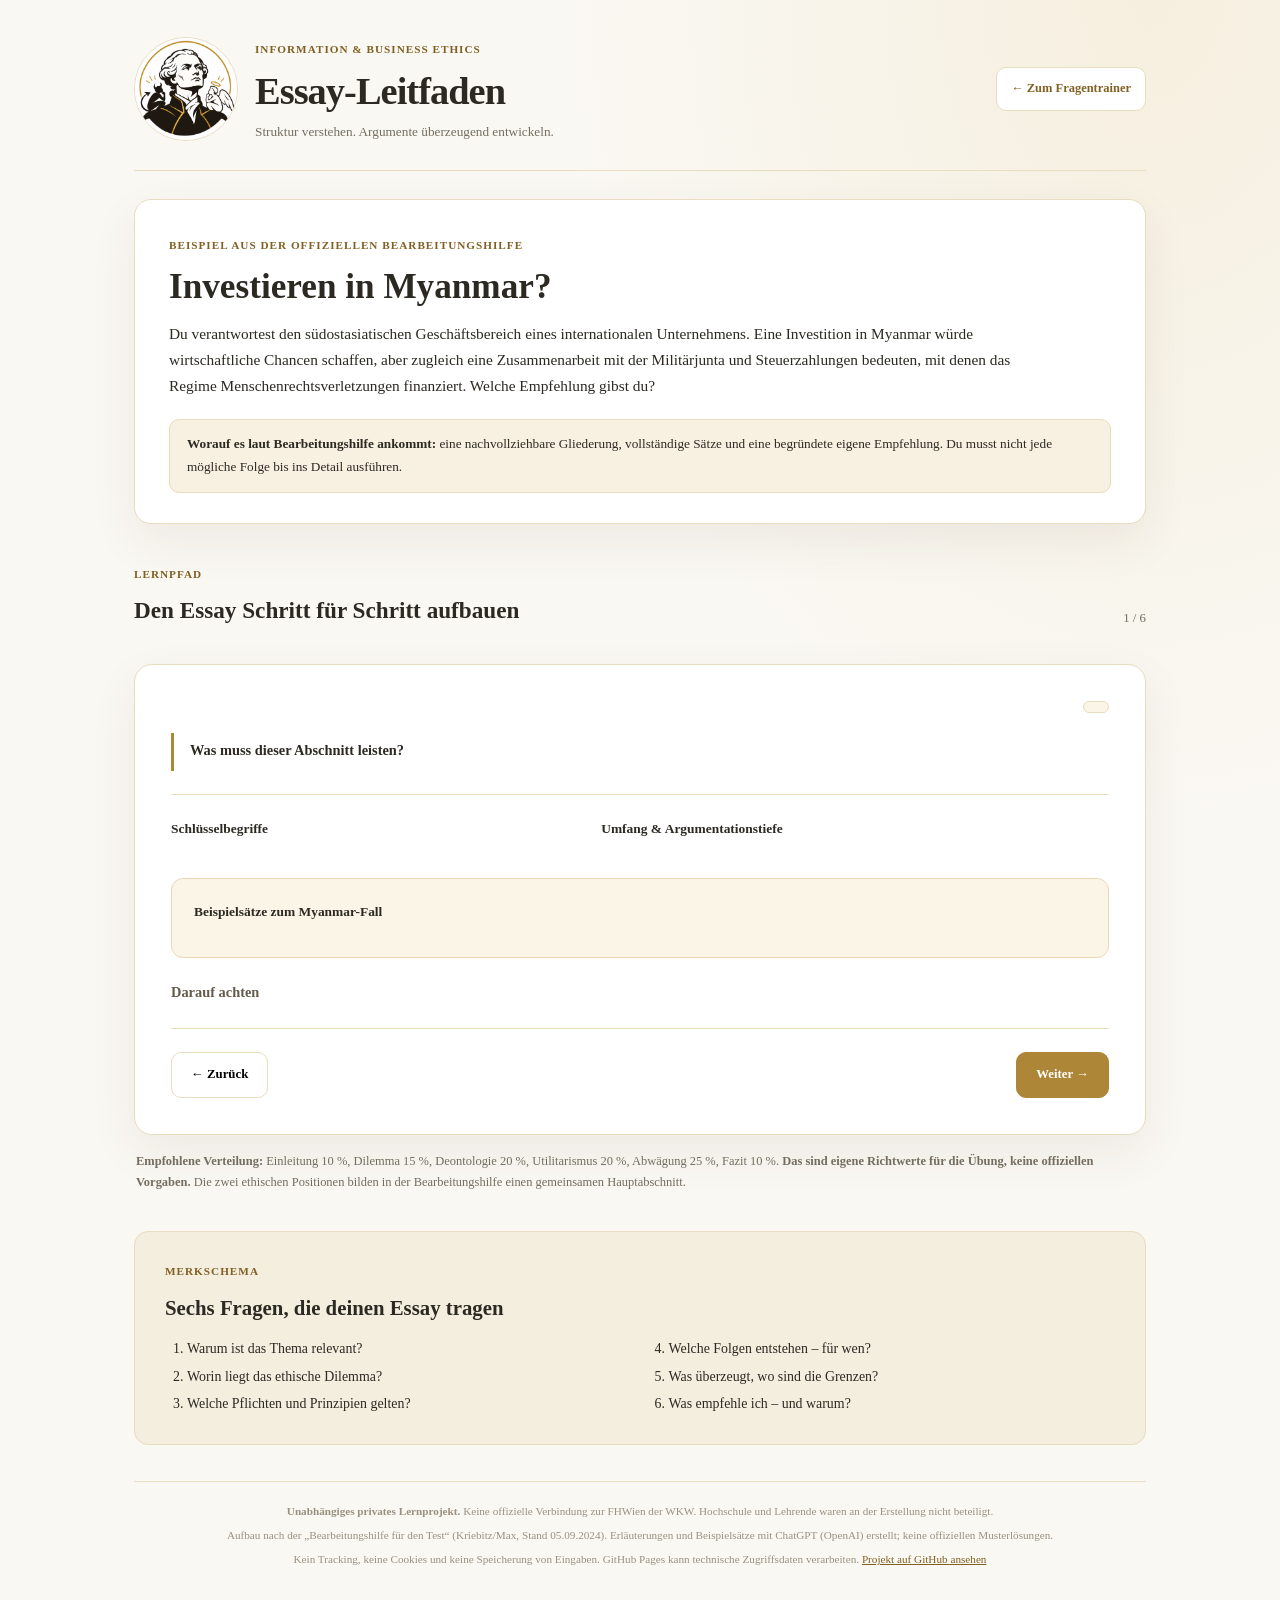
==== essay-guide.html @ dc9a86b0 "Add files via upload" ====
<!doctype html>
<html lang="de">
<head>
  <meta charset="utf-8">
  <meta name="viewport" content="width=device-width,initial-scale=1">
  <meta name="theme-color" content="#faf8f3">
  <meta name="description" content="Essay-Leitfaden für Information & Business Ethics: Aufbau, Argumentationstiefe und Beispiel Myanmar.">
  <title>Essay-Leitfaden · Information & Business Ethics</title>
  <link rel="stylesheet" href="essay-guide.css">
  <script src="essay-guide.js" defer></script>
</head>
<body>
<div class="shell">
  <header class="site-header">
    <div class="brand"><img class="logo" src="kant-logo.webp" alt="Kant mit Engel und Teufel" width="104" height="104">
      <div><span class="eyebrow">Information &amp; Business Ethics</span><h1>Essay-Leitfaden</h1><p class="subtitle">Struktur verstehen. Argumente überzeugend entwickeln.</p></div>
    </div>
    <nav aria-label="Navigation"><a class="back" href="index.html">← Zum Fragentrainer</a></nav>
  </header>
  <main>
    <section class="intro">
      <span class="eyebrow">Beispiel aus der offiziellen Bearbeitungshilfe</span>
      <h2>Investieren in Myanmar?</h2>
      <p>Du verantwortest den südostasiatischen Geschäftsbereich eines internationalen Unternehmens. Eine Investition in Myanmar würde wirtschaftliche Chancen schaffen, aber zugleich eine Zusammenarbeit mit der Militärjunta und Steuerzahlungen bedeuten, mit denen das Regime Menschenrechtsverletzungen finanziert. Welche Empfehlung gibst du?</p>
      <div class="context"><strong>Worauf es laut Bearbeitungshilfe ankommt:</strong> eine nachvollziehbare Gliederung, vollständige Sätze und eine begründete eigene Empfehlung. Du musst nicht jede mögliche Folge bis ins Detail ausführen.</div>
    </section>
    <section class="guide" aria-label="Essay-Abschnitte">
      <div class="step-header"><div><span class="eyebrow">Lernpfad</span><h2>Den Essay Schritt für Schritt aufbauen</h2></div><span id="counter" class="counter">1 / 6</span></div>
      <div class="steps" id="steps" role="group" aria-label="Abschnitt auswählen"></div>
      <article class="step-card" id="step-card" aria-live="polite">
        <div class="step-top"><span class="eyebrow" id="step-ordinal"></span><span class="share" id="share"></span></div>
        <h3 id="step-title"></h3>
        <div class="purpose"><strong>Was muss dieser Abschnitt leisten?</strong><p id="purpose"></p></div>
        <div class="two-cols">
          <div><h4>Schlüsselbegriffe</h4><div id="keywords" class="keywords"></div></div>
          <div><h4>Umfang &amp; Argumentationstiefe</h4><p id="depth"></p></div>
        </div>
        <div class="example"><h4>Beispielsätze zum Myanmar-Fall</h4><p id="example"></p></div>
        <div class="avoid"><strong>Darauf achten</strong><p id="caution"></p></div>
        <div class="controls"><button id="prev" class="button secondary" type="button">← Zurück</button><button id="next" class="button primary" type="button">Weiter →</button></div>
      </article>
      <p class="distribution"><strong>Empfohlene Verteilung:</strong> Einleitung 10 %, Dilemma 15 %, Deontologie 20 %, Utilitarismus 20 %, Abwägung 25 %, Fazit 10 %. <strong>Das sind eigene Richtwerte für die Übung, keine offiziellen Vorgaben.</strong> Die zwei ethischen Positionen bilden in der Bearbeitungshilfe einen gemeinsamen Hauptabschnitt.</p>
    </section>
    <section class="recap"><span class="eyebrow">Merkschema</span><h2>Sechs Fragen, die deinen Essay tragen</h2><ol><li>Warum ist das Thema relevant?</li><li>Worin liegt das ethische Dilemma?</li><li>Welche Pflichten und Prinzipien gelten?</li><li>Welche Folgen entstehen – für wen?</li><li>Was überzeugt, wo sind die Grenzen?</li><li>Was empfehle ich – und warum?</li></ol></section>
  </main>
  <footer><p><strong>Unabhängiges privates Lernprojekt.</strong> Keine offizielle Verbindung zur FHWien der WKW. Hochschule und Lehrende waren an der Erstellung nicht beteiligt.</p><p>Aufbau nach der „Bearbeitungshilfe für den Test“ (Kriebitz/Max, Stand 05.09.2024). Erläuterungen und Beispielsätze mit ChatGPT (OpenAI) erstellt; keine offiziellen Musterlösungen.</p><p>Kein Tracking, keine Cookies und keine Speicherung von Eingaben. GitHub Pages kann technische Zugriffsdaten verarbeiten. <a href="https://github.com/simon-lost-in-cache/ethik-lerntrainer" target="_blank" rel="noopener noreferrer">Projekt auf GitHub ansehen</a></p></footer>
</div>
</body>
</html>
---- essay-guide.css ----
:root{color-scheme:light;--bg:#faf8f3;--paper:#fff;--ink:#2c2923;--muted:#746d60;--gold:#ad8638;--gold-dark:#806023;--gold-soft:#f5eddb;--line:#e8dcc1;--shadow:0 18px 48px rgba(65,49,24,.07);font-family:Georgia,'Times New Roman',serif}*{box-sizing:border-box}body{margin:0;background:radial-gradient(ellipse at 90% 0%,#f6efdf 0%,transparent 36%),var(--bg);color:var(--ink);line-height:1.7}h1,h2,h3,h4,p{margin:0}button{font:inherit;cursor:pointer}button:disabled{cursor:not-allowed;opacity:.4}a{color:var(--gold-dark)}button:focus-visible,a:focus-visible{outline:3px solid #c9a658;outline-offset:3px}.shell{max-width:1060px;margin:auto;padding:34px 24px 22px}.site-header{display:flex;justify-content:space-between;gap:22px;align-items:center;padding-bottom:26px;border-bottom:1px solid var(--line)}.brand{display:flex;gap:17px;align-items:center}.logo{height:104px;width:104px;object-fit:cover;background:#fff;border:1px solid var(--line);border-radius:50%;flex-shrink:0}.eyebrow{color:var(--gold-dark);font-size:.7rem;letter-spacing:.09em;text-transform:uppercase;font-weight:700}h1{font-size:clamp(1.7rem,3vw,2.6rem);line-height:1.2;letter-spacing:-.025em;margin:7px 0}.subtitle{color:var(--muted);font-size:.83rem}.back{display:inline-block;border:1px solid var(--line);background:#fff;border-radius:10px;padding:10px 14px;font-weight:700;font-size:.78rem;text-decoration:none;white-space:nowrap}.back:hover{background:var(--gold-soft)}.intro{margin:28px 0 35px;padding:30px 34px;background:#fff;border:1px solid var(--line);border-radius:17px;box-shadow:var(--shadow)}.intro h2{font-size:clamp(1.5rem,2.8vw,2.2rem);margin:8px 0 12px;line-height:1.25}.intro>p{max-width:850px;font-size:.96rem}.context{background:#f8f1e2;padding:13px 17px;border-radius:10px;margin-top:20px;font-size:.83rem;border:1px solid var(--line)}.step-header{display:flex;align-items:end;justify-content:space-between;gap:15px;margin-bottom:16px}.step-header h2{font-size:1.45rem;margin-top:5px}.counter{font-size:.8rem;color:var(--muted)}.steps{display:grid;grid-template-columns:repeat(3,1fr);gap:9px;margin-bottom:18px}.step-tab{font-size:.78rem;text-align:left;border:1px solid var(--line);background:#fff;color:var(--ink);padding:12px 13px;border-radius:10px;transition:background .15s}.step-tab:hover{background:#fcf8ed}.step-tab.active{background:var(--gold-soft);border-color:#b9995d;color:#624816;font-weight:700}.step-card{background:#fff;border-radius:18px;border:1px solid var(--line);padding:clamp(20px,3.7vw,36px);box-shadow:var(--shadow)}.step-top{display:flex;align-items:center;justify-content:space-between;gap:10px}.share{border:1px solid var(--line);background:#fbf5e8;border-radius:999px;padding:5px 12px;color:var(--gold-dark);font-size:.76rem}.step-card h3{font-size:clamp(1.45rem,2.8vw,2.1rem);line-height:1.25;margin:13px 0 20px}.purpose{border-left:3px solid var(--gold);padding:3px 0 3px 16px;margin-bottom:23px}.purpose strong,.avoid strong{font-size:.9rem}.purpose p,.avoid p{font-size:.9rem;margin-top:5px}.two-cols{display:grid;grid-template-columns:1fr 1.25fr;gap:24px;border-top:1px solid var(--line);padding-top:23px}.two-cols h4,.example h4{font-size:.84rem;margin-bottom:11px}.two-cols p{font-size:.9rem}.keywords{display:flex;flex-wrap:wrap;gap:8px}.keyword{font-size:.76rem;padding:5px 9px;color:#6e5326;background:#fcf7ec;border:1px solid #e4d6b6;border-radius:6px}.example{background:#fbf5e8;border:1px solid #ead8b5;border-radius:12px;padding:22px;margin-top:26px}.example p{font-size:.95rem;line-height:1.8}.avoid{margin:20px 0 0;color:#645b4c}.controls{display:flex;justify-content:space-between;border-top:1px solid var(--line);margin-top:23px;padding-top:23px;gap:12px}.button{border-radius:10px;border:1px solid var(--line);padding:11px 19px;font-size:.8rem;font-weight:700;background:#fff}.button.primary{background:var(--gold);color:#fff;border-color:var(--gold)}.button.primary:hover{background:var(--gold-dark)}.distribution{font-size:.78rem;color:var(--muted);margin:16px 2px 38px}.recap{border:1px solid var(--line);background:#f4eedf;padding:24px 30px;border-radius:14px}.recap h2{font-size:1.3rem;margin:6px 0 12px}.recap ol{margin:0;padding-left:22px;columns:2;column-gap:35px;font-size:.87rem}.recap li{break-inside:avoid;padding-bottom:4px}footer{margin-top:36px;text-align:center;color:#9a907f;font-size:.7rem;border-top:1px solid var(--line);padding:20px 5px}footer p+ p{margin-top:5px}@media(max-width:740px){.site-header{align-items:flex-start;flex-direction:column}.logo{width:85px;height:85px}.steps{grid-template-columns:repeat(2,1fr)}.two-cols{grid-template-columns:1fr;gap:22px}.recap ol{columns:1}}@media(max-width:450px){.shell{padding:17px 14px}.intro{padding:23px 18px}.steps{grid-template-columns:1fr 1fr}.step-tab{font-size:.7rem;padding:10px}.recap{padding:19px}}
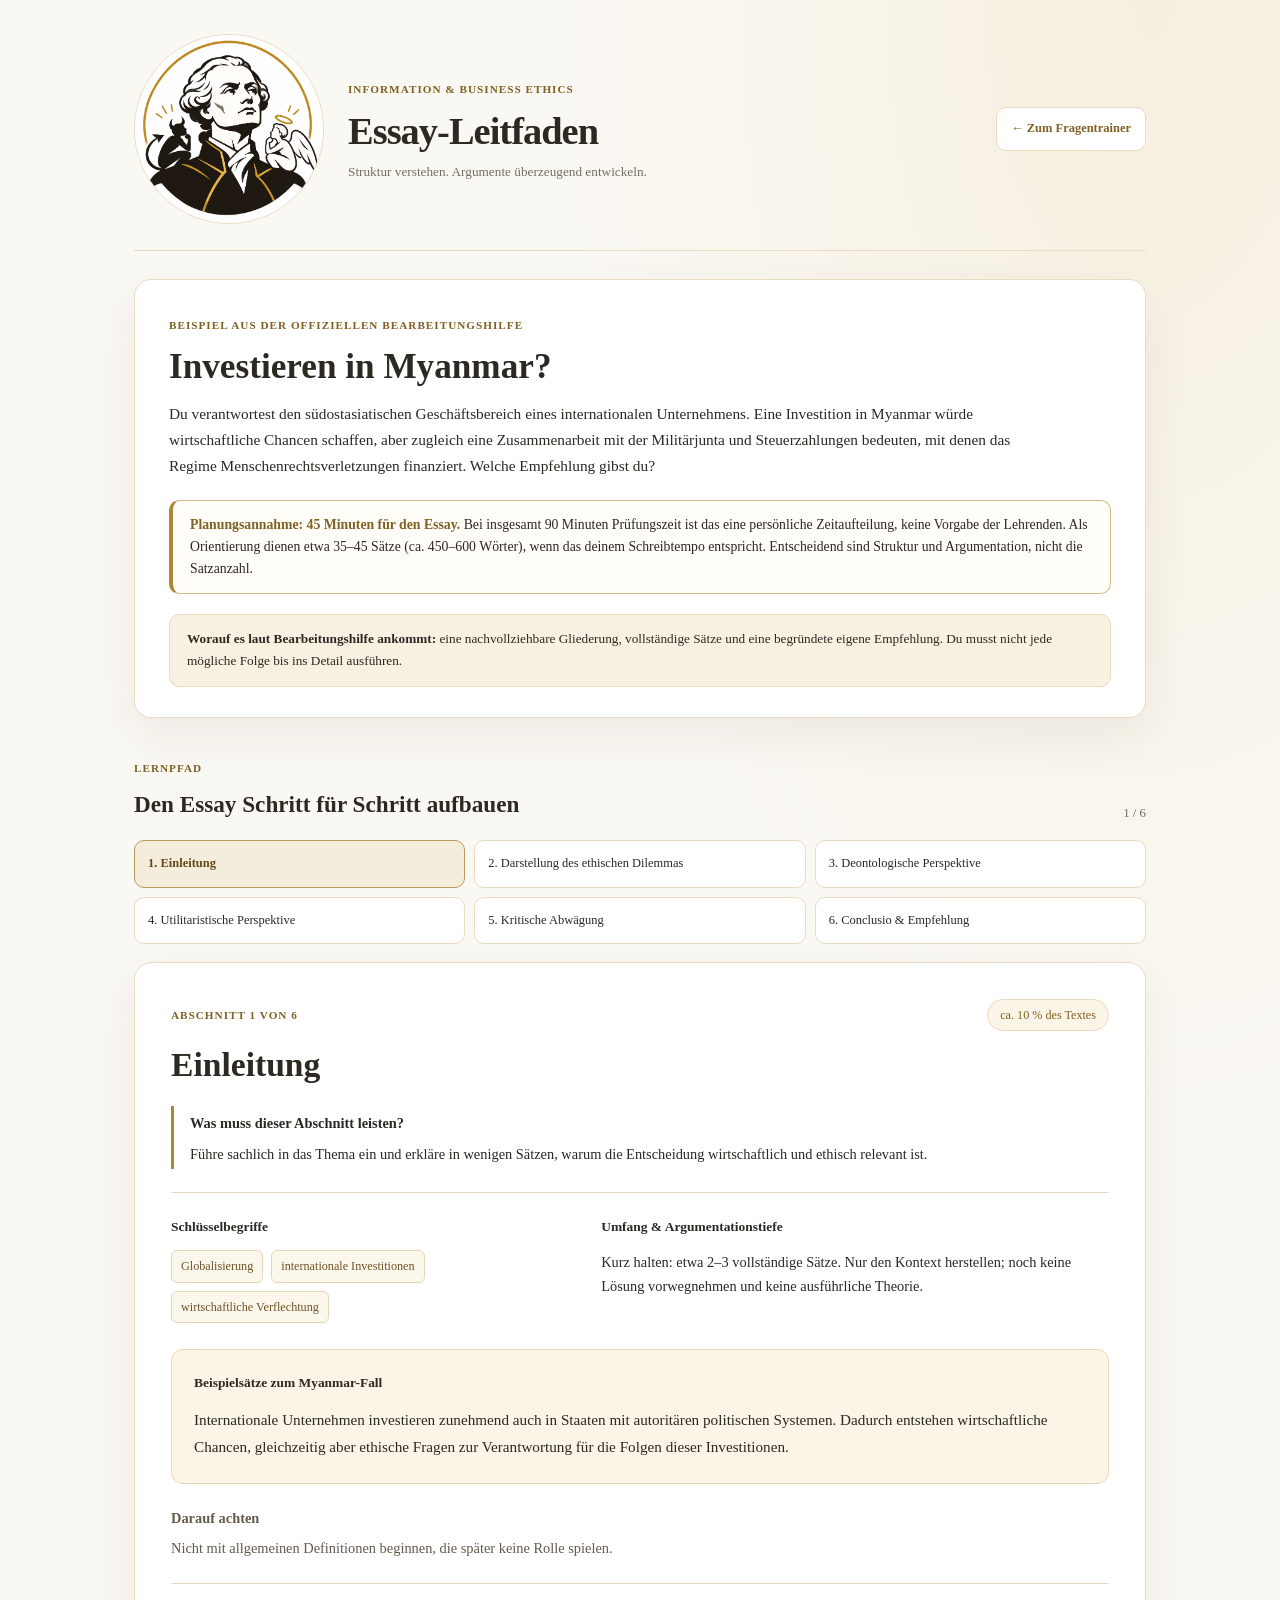
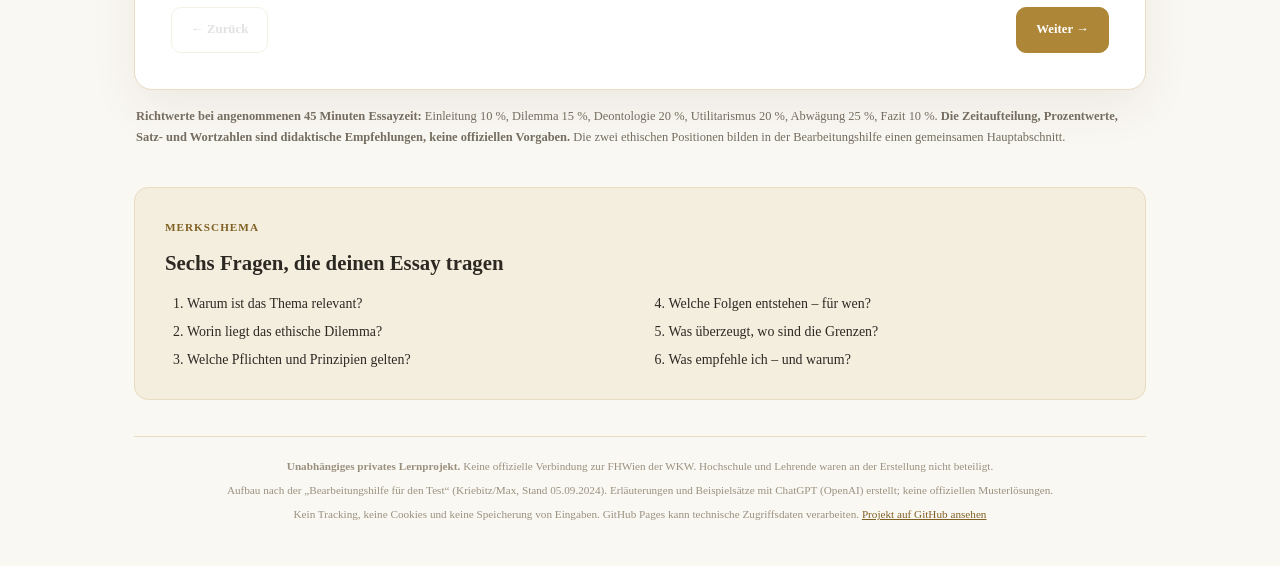
==== commit 613fa90a: "Add files via upload" ====
--- a/essay-guide.html
+++ b/essay-guide.html
@@ -12,7 +12,7 @@
 <body>
 <div class="shell">
   <header class="site-header">
-    <div class="brand"><img class="logo" src="kant-logo.webp" alt="Kant mit Engel und Teufel" width="104" height="104">
+    <div class="brand"><img class="logo" src="kant-logo.webp" alt="Kant mit Engel und Teufel" width="190" height="190">
       <div><span class="eyebrow">Information &amp; Business Ethics</span><h1>Essay-Leitfaden</h1><p class="subtitle">Struktur verstehen. Argumente überzeugend entwickeln.</p></div>
     </div>
     <nav aria-label="Navigation"><a class="back" href="index.html">← Zum Fragentrainer</a></nav>
@@ -22,6 +22,7 @@
       <span class="eyebrow">Beispiel aus der offiziellen Bearbeitungshilfe</span>
       <h2>Investieren in Myanmar?</h2>
       <p>Du verantwortest den südostasiatischen Geschäftsbereich eines internationalen Unternehmens. Eine Investition in Myanmar würde wirtschaftliche Chancen schaffen, aber zugleich eine Zusammenarbeit mit der Militärjunta und Steuerzahlungen bedeuten, mit denen das Regime Menschenrechtsverletzungen finanziert. Welche Empfehlung gibst du?</p>
+      <div class="time-assumption"><strong>Planungsannahme: 45 Minuten für den Essay.</strong> Bei insgesamt 90 Minuten Prüfungszeit ist das eine persönliche Zeitaufteilung, keine Vorgabe der Lehrenden. Als Orientierung dienen etwa 35–45 Sätze (ca. 450–600 Wörter), wenn das deinem Schreibtempo entspricht. Entscheidend sind Struktur und Argumentation, nicht die Satzanzahl.</div>
       <div class="context"><strong>Worauf es laut Bearbeitungshilfe ankommt:</strong> eine nachvollziehbare Gliederung, vollständige Sätze und eine begründete eigene Empfehlung. Du musst nicht jede mögliche Folge bis ins Detail ausführen.</div>
     </section>
     <section class="guide" aria-label="Essay-Abschnitte">
@@ -39,7 +40,7 @@
         <div class="avoid"><strong>Darauf achten</strong><p id="caution"></p></div>
         <div class="controls"><button id="prev" class="button secondary" type="button">← Zurück</button><button id="next" class="button primary" type="button">Weiter →</button></div>
       </article>
-      <p class="distribution"><strong>Empfohlene Verteilung:</strong> Einleitung 10 %, Dilemma 15 %, Deontologie 20 %, Utilitarismus 20 %, Abwägung 25 %, Fazit 10 %. <strong>Das sind eigene Richtwerte für die Übung, keine offiziellen Vorgaben.</strong> Die zwei ethischen Positionen bilden in der Bearbeitungshilfe einen gemeinsamen Hauptabschnitt.</p>
+      <p class="distribution"><strong>Richtwerte bei angenommenen 45 Minuten Essayzeit:</strong> Einleitung 10 %, Dilemma 15 %, Deontologie 20 %, Utilitarismus 20 %, Abwägung 25 %, Fazit 10 %. <strong>Die Zeitaufteilung, Prozentwerte, Satz- und Wortzahlen sind didaktische Empfehlungen, keine offiziellen Vorgaben.</strong> Die zwei ethischen Positionen bilden in der Bearbeitungshilfe einen gemeinsamen Hauptabschnitt.</p>
     </section>
     <section class="recap"><span class="eyebrow">Merkschema</span><h2>Sechs Fragen, die deinen Essay tragen</h2><ol><li>Warum ist das Thema relevant?</li><li>Worin liegt das ethische Dilemma?</li><li>Welche Pflichten und Prinzipien gelten?</li><li>Welche Folgen entstehen – für wen?</li><li>Was überzeugt, wo sind die Grenzen?</li><li>Was empfehle ich – und warum?</li></ol></section>
   </main>
--- a/essay-guide.css
+++ b/essay-guide.css
@@ -1 +1,3 @@
-:root{color-scheme:light;--bg:#faf8f3;--paper:#fff;--ink:#2c2923;--muted:#746d60;--gold:#ad8638;--gold-dark:#806023;--gold-soft:#f5eddb;--line:#e8dcc1;--shadow:0 18px 48px rgba(65,49,24,.07);font-family:Georgia,'Times New Roman',serif}*{box-sizing:border-box}body{margin:0;background:radial-gradient(ellipse at 90% 0%,#f6efdf 0%,transparent 36%),var(--bg);color:var(--ink);line-height:1.7}h1,h2,h3,h4,p{margin:0}button{font:inherit;cursor:pointer}button:disabled{cursor:not-allowed;opacity:.4}a{color:var(--gold-dark)}button:focus-visible,a:focus-visible{outline:3px solid #c9a658;outline-offset:3px}.shell{max-width:1060px;margin:auto;padding:34px 24px 22px}.site-header{display:flex;justify-content:space-between;gap:22px;align-items:center;padding-bottom:26px;border-bottom:1px solid var(--line)}.brand{display:flex;gap:17px;align-items:center}.logo{height:104px;width:104px;object-fit:cover;background:#fff;border:1px solid var(--line);border-radius:50%;flex-shrink:0}.eyebrow{color:var(--gold-dark);font-size:.7rem;letter-spacing:.09em;text-transform:uppercase;font-weight:700}h1{font-size:clamp(1.7rem,3vw,2.6rem);line-height:1.2;letter-spacing:-.025em;margin:7px 0}.subtitle{color:var(--muted);font-size:.83rem}.back{display:inline-block;border:1px solid var(--line);background:#fff;border-radius:10px;padding:10px 14px;font-weight:700;font-size:.78rem;text-decoration:none;white-space:nowrap}.back:hover{background:var(--gold-soft)}.intro{margin:28px 0 35px;padding:30px 34px;background:#fff;border:1px solid var(--line);border-radius:17px;box-shadow:var(--shadow)}.intro h2{font-size:clamp(1.5rem,2.8vw,2.2rem);margin:8px 0 12px;line-height:1.25}.intro>p{max-width:850px;font-size:.96rem}.context{background:#f8f1e2;padding:13px 17px;border-radius:10px;margin-top:20px;font-size:.83rem;border:1px solid var(--line)}.step-header{display:flex;align-items:end;justify-content:space-between;gap:15px;margin-bottom:16px}.step-header h2{font-size:1.45rem;margin-top:5px}.counter{font-size:.8rem;color:var(--muted)}.steps{display:grid;grid-template-columns:repeat(3,1fr);gap:9px;margin-bottom:18px}.step-tab{font-size:.78rem;text-align:left;border:1px solid var(--line);background:#fff;color:var(--ink);padding:12px 13px;border-radius:10px;transition:background .15s}.step-tab:hover{background:#fcf8ed}.step-tab.active{background:var(--gold-soft);border-color:#b9995d;color:#624816;font-weight:700}.step-card{background:#fff;border-radius:18px;border:1px solid var(--line);padding:clamp(20px,3.7vw,36px);box-shadow:var(--shadow)}.step-top{display:flex;align-items:center;justify-content:space-between;gap:10px}.share{border:1px solid var(--line);background:#fbf5e8;border-radius:999px;padding:5px 12px;color:var(--gold-dark);font-size:.76rem}.step-card h3{font-size:clamp(1.45rem,2.8vw,2.1rem);line-height:1.25;margin:13px 0 20px}.purpose{border-left:3px solid var(--gold);padding:3px 0 3px 16px;margin-bottom:23px}.purpose strong,.avoid strong{font-size:.9rem}.purpose p,.avoid p{font-size:.9rem;margin-top:5px}.two-cols{display:grid;grid-template-columns:1fr 1.25fr;gap:24px;border-top:1px solid var(--line);padding-top:23px}.two-cols h4,.example h4{font-size:.84rem;margin-bottom:11px}.two-cols p{font-size:.9rem}.keywords{display:flex;flex-wrap:wrap;gap:8px}.keyword{font-size:.76rem;padding:5px 9px;color:#6e5326;background:#fcf7ec;border:1px solid #e4d6b6;border-radius:6px}.example{background:#fbf5e8;border:1px solid #ead8b5;border-radius:12px;padding:22px;margin-top:26px}.example p{font-size:.95rem;line-height:1.8}.avoid{margin:20px 0 0;color:#645b4c}.controls{display:flex;justify-content:space-between;border-top:1px solid var(--line);margin-top:23px;padding-top:23px;gap:12px}.button{border-radius:10px;border:1px solid var(--line);padding:11px 19px;font-size:.8rem;font-weight:700;background:#fff}.button.primary{background:var(--gold);color:#fff;border-color:var(--gold)}.button.primary:hover{background:var(--gold-dark)}.distribution{font-size:.78rem;color:var(--muted);margin:16px 2px 38px}.recap{border:1px solid var(--line);background:#f4eedf;padding:24px 30px;border-radius:14px}.recap h2{font-size:1.3rem;margin:6px 0 12px}.recap ol{margin:0;padding-left:22px;columns:2;column-gap:35px;font-size:.87rem}.recap li{break-inside:avoid;padding-bottom:4px}footer{margin-top:36px;text-align:center;color:#9a907f;font-size:.7rem;border-top:1px solid var(--line);padding:20px 5px}footer p+ p{margin-top:5px}@media(max-width:740px){.site-header{align-items:flex-start;flex-direction:column}.logo{width:85px;height:85px}.steps{grid-template-columns:repeat(2,1fr)}.two-cols{grid-template-columns:1fr;gap:22px}.recap ol{columns:1}}@media(max-width:450px){.shell{padding:17px 14px}.intro{padding:23px 18px}.steps{grid-template-columns:1fr 1fr}.step-tab{font-size:.7rem;padding:10px}.recap{padding:19px}}
+:root{color-scheme:light;--bg:#faf8f3;--paper:#fff;--ink:#2c2923;--muted:#746d60;--gold:#ad8638;--gold-dark:#806023;--gold-soft:#f5eddb;--line:#e8dcc1;--shadow:0 18px 48px rgba(65,49,24,.07);font-family:Georgia,'Times New Roman',serif}*{box-sizing:border-box}body{margin:0;background:radial-gradient(ellipse at 90% 0%,#f6efdf 0%,transparent 36%),var(--bg);color:var(--ink);line-height:1.7}h1,h2,h3,h4,p{margin:0}button{font:inherit;cursor:pointer}button:disabled{cursor:not-allowed;opacity:.4}a{color:var(--gold-dark)}button:focus-visible,a:focus-visible{outline:3px solid #c9a658;outline-offset:3px}.shell{max-width:1060px;margin:auto;padding:34px 24px 22px}.site-header{display:flex;justify-content:space-between;gap:22px;align-items:center;padding-bottom:26px;border-bottom:1px solid var(--line)}.brand{display:flex;gap:24px;align-items:center}.logo{height:190px;width:190px;object-fit:cover;background:#fff;border:1px solid var(--line);border-radius:50%;flex-shrink:0}.eyebrow{color:var(--gold-dark);font-size:.7rem;letter-spacing:.09em;text-transform:uppercase;font-weight:700}h1{font-size:clamp(1.7rem,3vw,2.6rem);line-height:1.2;letter-spacing:-.025em;margin:7px 0}.subtitle{color:var(--muted);font-size:.83rem}.back{display:inline-block;border:1px solid var(--line);background:#fff;border-radius:10px;padding:10px 14px;font-weight:700;font-size:.78rem;text-decoration:none;white-space:nowrap}.back:hover{background:var(--gold-soft)}.intro{margin:28px 0 35px;padding:30px 34px;background:#fff;border:1px solid var(--line);border-radius:17px;box-shadow:var(--shadow)}.intro h2{font-size:clamp(1.5rem,2.8vw,2.2rem);margin:8px 0 12px;line-height:1.25}.intro>p{max-width:850px;font-size:.96rem}.context{background:#f8f1e2;padding:13px 17px;border-radius:10px;margin-top:20px;font-size:.83rem;border:1px solid var(--line)}.step-header{display:flex;align-items:end;justify-content:space-between;gap:15px;margin-bottom:16px}.step-header h2{font-size:1.45rem;margin-top:5px}.counter{font-size:.8rem;color:var(--muted)}.steps{display:grid;grid-template-columns:repeat(3,1fr);gap:9px;margin-bottom:18px}.step-tab{font-size:.78rem;text-align:left;border:1px solid var(--line);background:#fff;color:var(--ink);padding:12px 13px;border-radius:10px;transition:background .15s}.step-tab:hover{background:#fcf8ed}.step-tab.active{background:var(--gold-soft);border-color:#b9995d;color:#624816;font-weight:700}.step-card{background:#fff;border-radius:18px;border:1px solid var(--line);padding:clamp(20px,3.7vw,36px);box-shadow:var(--shadow)}.step-top{display:flex;align-items:center;justify-content:space-between;gap:10px}.share{border:1px solid var(--line);background:#fbf5e8;border-radius:999px;padding:5px 12px;color:var(--gold-dark);font-size:.76rem}.step-card h3{font-size:clamp(1.45rem,2.8vw,2.1rem);line-height:1.25;margin:13px 0 20px}.purpose{border-left:3px solid var(--gold);padding:3px 0 3px 16px;margin-bottom:23px}.purpose strong,.avoid strong{font-size:.9rem}.purpose p,.avoid p{font-size:.9rem;margin-top:5px}.two-cols{display:grid;grid-template-columns:1fr 1.25fr;gap:24px;border-top:1px solid var(--line);padding-top:23px}.two-cols h4,.example h4{font-size:.84rem;margin-bottom:11px}.two-cols p{font-size:.9rem}.keywords{display:flex;flex-wrap:wrap;gap:8px}.keyword{font-size:.76rem;padding:5px 9px;color:#6e5326;background:#fcf7ec;border:1px solid #e4d6b6;border-radius:6px}.example{background:#fbf5e8;border:1px solid #ead8b5;border-radius:12px;padding:22px;margin-top:26px}.example p{font-size:.95rem;line-height:1.8}.avoid{margin:20px 0 0;color:#645b4c}.controls{display:flex;justify-content:space-between;border-top:1px solid var(--line);margin-top:23px;padding-top:23px;gap:12px}.button{border-radius:10px;border:1px solid var(--line);padding:11px 19px;font-size:.8rem;font-weight:700;background:#fff}.button.primary{background:var(--gold);color:#fff;border-color:var(--gold)}.button.primary:hover{background:var(--gold-dark)}.distribution{font-size:.78rem;color:var(--muted);margin:16px 2px 38px}.recap{border:1px solid var(--line);background:#f4eedf;padding:24px 30px;border-radius:14px}.recap h2{font-size:1.3rem;margin:6px 0 12px}.recap ol{margin:0;padding-left:22px;columns:2;column-gap:35px;font-size:.87rem}.recap li{break-inside:avoid;padding-bottom:4px}footer{margin-top:36px;text-align:center;color:#9a907f;font-size:.7rem;border-top:1px solid var(--line);padding:20px 5px}footer p+ p{margin-top:5px}@media(max-width:740px){.site-header{align-items:flex-start;flex-direction:column}.logo{width:125px;height:125px}.steps{grid-template-columns:repeat(2,1fr)}.two-cols{grid-template-columns:1fr;gap:22px}.recap ol{columns:1}}@media(max-width:450px){.shell{padding:17px 14px}.intro{padding:23px 18px}.steps{grid-template-columns:1fr 1fr}.step-tab{font-size:.7rem;padding:10px}.recap{padding:19px}}
+
+.time-assumption{background:#fffdf8;border:1px solid #d5bb86;border-left:4px solid var(--gold);border-radius:10px;padding:13px 17px;margin-top:20px;font-size:.86rem;line-height:1.6}.time-assumption strong{color:var(--gold-dark)}
